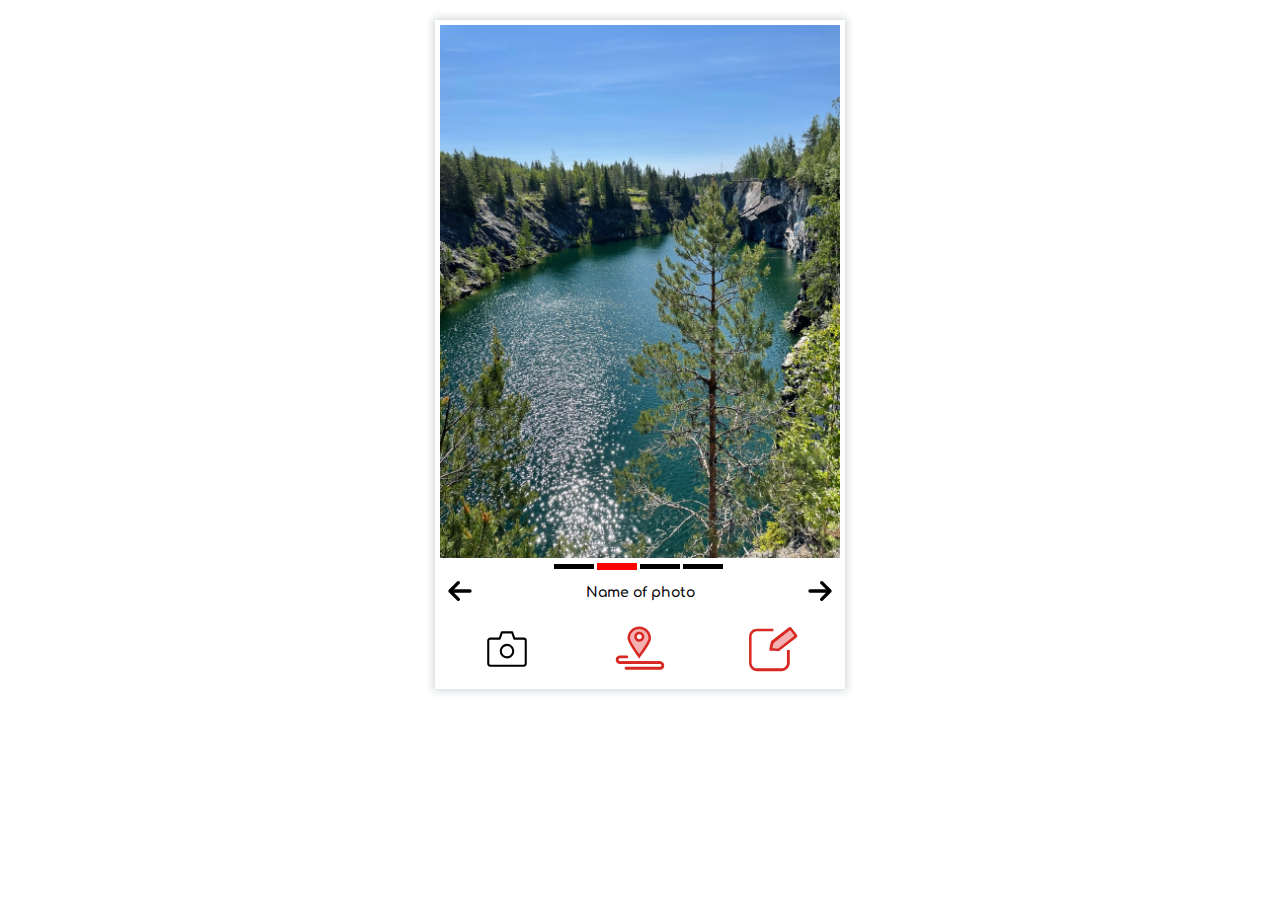
==== card/index.html @ 32e3b7b2 "first" ====
<!DOCTYPE html>
<html lang="en">
<head>
	<meta charset="UTF-8">
	<meta name="viewport" content="width=device-width, initial-scale=1.0">
	<title>Document</title>
	<link rel="stylesheet" href="./style.css">
</head>
<body>
	<div id="card">
		<div id="image-holder">
			<img id="image" src="./img/photo2.jpg"></img>
		</div>
		<div class="count-shower">
			<div class="block"></div>
			<div class="block active-block"></div>
			<div class="block"></div>
			<div class="block"></div>
		</div>
		<div id="navigation">
			<div class="prev"><img class="arrow prew-arrow"src="./icons/arrow-left.svg" alt="prew"></div>
			<h1 class="name-photo">Name of photo</h1>
			<div class="next"><img class="arrow next-arrow" src="./icons/arrow-right.svg" alt="next"></div>
		</div>
		<div id="menu">
			<div class="card-button home-btn"><img class="menu-button-icon" src="./icons/smoothie/camera-svgrepo-com.svg" alt="track"></div>
			<div class="card-button track-btn"><img class="menu-button-icon" src="./icons/track-svgrepo-com.svg" alt="track"></div>
			<div class="card-button description-btn"><img class="menu-button-icon" src="./icons/report-svgrepo-com.svg" alt="track"></div>
		</div>

	</div>
	<script src="./script.js"></script>
</body>
</html>
---- card/style.css ----
@import url('https://fonts.googleapis.com/css2?family=Comfortaa:wght@300..700&display=swap');

* {
	padding: 0;
	margin: 0;
	font-family: "Comfortaa", sans-serif;
  	font-size: 14px;
  	font-weight: 600;
}

#card {
	padding: 5px;
	width: 30%;
	min-width: 400px;
	/*background: blue;*/
	display: flex;
	flex-direction: column;
	box-shadow: 0px 0px 8px 2px rgba(34, 60, 80, 0.2);
	margin: 20px auto;
}

#image-holder {
	/*background: red;*/
	width: 100%;
}

#image-holder > img {
	width: 100%;
	object-fit: cover;
}

#navigation {
	display: flex;
	flex-direction: row;
	justify-content: space-between;
	align-items: center;
}

#navigation div:first-child {
	width: 10%;
}

#navigation div:last-child {
	width: 10%;
}

#navigation div .arrow {
	color: #fff;
	width: 100%;
}

h1 {
	/*background: orange;*/
	padding-top: 10px;
	padding-bottom: 10px;
}

#menu {
	width: 100%;
	display: flex;
	flex-direction: row;
	justify-content: space-around;
	/*background: #c4c4c4;*/
	padding-top: 10px;
	padding-bottom: 10px;
}

#menu .card-button {
	/*background: #ccc;*/
	width: 50px;
	height: 50px;
	border-radius: 25px;
}

.menu-button-icon {
	width: 100%;
}

.count-shower {
	display: flex;
	flex-direction: row;
	justify-content: center;
	align-items: center;
	width: 100%;
	height: 10px;
}

.block {
	width: 10%;
	height: 5px;
	margin-right: 3px; 
	background: black;
}

.active-block {
	background: red;
	height: 7px;
}
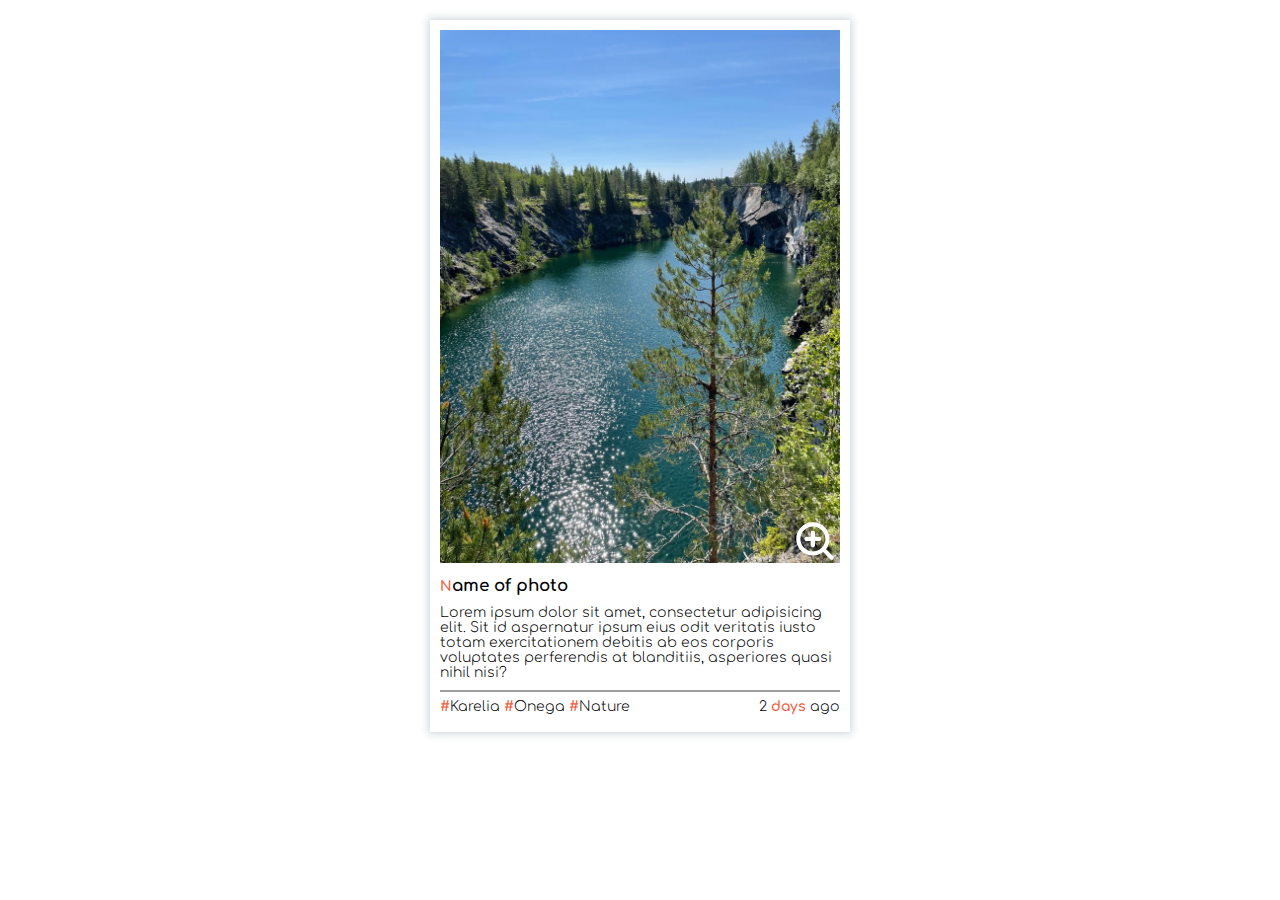
==== commit 0f8a1026: "2" ====
--- a/card/index.html
+++ b/card/index.html
@@ -8,27 +8,37 @@
 </head>
 <body>
 	<div id="card">
+		<div class="coordinator"></div>
 		<div id="image-holder">
 			<img id="image" src="./img/photo2.jpg"></img>
+			<div class="image-zoomer"><img class="arrow prew-arrow"src="./icons/wave-oval/zoom-in-svgrepo-com.svg" alt="zoom"></div>
 		</div>
-		<div class="count-shower">
-			<div class="block"></div>
-			<div class="block active-block"></div>
-			<div class="block"></div>
-			<div class="block"></div>
+		<div class="navigation">
+			<div class="prev"><img class="arrow prew-arrow"src="./icons/wave-oval/chevron-left-svgrepo-com.svg" alt="prew"></div>
+			<div class="position-viewer">
+				<div class="block"></div>
+				<div class="block active-block"></div>
+				<div class="block"></div>
+				<div class="block"></div>
+				<div class="block"></div>
+				<div class="block"></div>
+			</div>
+			<div class="next"><img class="arrow next-arrow" src="./icons/wave-oval/chevron-right-svgrepo-com.svg" alt="next"></div>
 		</div>
-		<div id="navigation">
-			<div class="prev"><img class="arrow prew-arrow"src="./icons/arrow-left.svg" alt="prew"></div>
-			<h1 class="name-photo">Name of photo</h1>
-			<div class="next"><img class="arrow next-arrow" src="./icons/arrow-right.svg" alt="next"></div>
+		<div id="text">
+			<h1 class="name-photo"><b>N</b>ame of photo</h1>
+			<p class="description-photo">Lorem ipsum dolor sit amet, consectetur adipisicing elit. Sit id aspernatur ipsum eius odit veritatis iusto totam exercitationem debitis ab eos corporis voluptates perferendis at blanditiis, asperiores quasi nihil nisi?</p>
 		</div>
-		<div id="menu">
-			<div class="card-button home-btn"><img class="menu-button-icon" src="./icons/smoothie/camera-svgrepo-com.svg" alt="track"></div>
-			<div class="card-button track-btn"><img class="menu-button-icon" src="./icons/track-svgrepo-com.svg" alt="track"></div>
-			<div class="card-button description-btn"><img class="menu-button-icon" src="./icons/report-svgrepo-com.svg" alt="track"></div>
+		<div class="card-footer">
+			<div class="tag-box">
+			<span><b>#</b>Karelia</span>
+			<span><b>#</b>Onega</span>
+			<span><b>#</b>Nature</span>
 		</div>
-
+		<div class="time-box">2 <b>days</b> ago</div>
+		</div>
 	</div>
+	
 	<script src="./script.js"></script>
 </body>
 </html>--- a/card/style.css
+++ b/card/style.css
@@ -5,11 +5,16 @@
 	margin: 0;
 	font-family: "Comfortaa", sans-serif;
   	font-size: 14px;
-  	font-weight: 600;
+  	font-weight: 300;
+}
+
+b {
+	color: #f05d43;
+	font-weight: 600;
 }
 
 #card {
-	padding: 5px;
+	padding: 10px;
 	width: 30%;
 	min-width: 400px;
 	/*background: blue;*/
@@ -22,58 +27,106 @@
 #image-holder {
 	/*background: red;*/
 	width: 100%;
+	overflow: hidden;
+	position: relative;
 }
 
 #image-holder > img {
 	width: 100%;
 	object-fit: cover;
+	transition: all 600ms ease;
 }
 
-#navigation {
+#image-holder > img:hover {
+	transform: scale(1.01);
+}
+
+#image-holder .image-zoomer {
+	width: 50px;
+	height:50px;
+	position: absolute;
+	bottom: 0;
+	right: 0;
+	transition: all 600ms ease;
+}
+
+#image-holder .image-zoomer:hover {
+	transform: scale(1.2);
+}
+
+#image-holder .image-zoomer img {
+	width: 50px;
+	height: 50px;
+}
+
+.navigation {
+	height: 50px;
+	overflow: hidden;
 	display: flex;
 	flex-direction: row;
 	justify-content: space-between;
 	align-items: center;
+	transition: all 600ms ease;
 }
 
-#navigation div:first-child {
+.navigation .prev, .next {
 	width: 10%;
+	border-radius: 50%;
+	transition: all 600ms ease;
 }
 
-#navigation div:last-child {
-	width: 10%;
+.navigation .prev:hover, .next:hover {
+	transform: scale(1.2);
 }
 
-#navigation div .arrow {
+.navigation div .arrow {
 	color: #fff;
 	width: 100%;
 }
 
-h1 {
-	/*background: orange;*/
+.navigation .position-viewer {
+	display: flex;
+	justify-content: center;
+	width: 75%;
+	overflow-x: hidden;
+}
+
+.navigation .block {
+	width: 10%;
+	height: 5px;
+	margin-right: 3px; 
+	background: #c4c4c4;
+	transition: all 100ms ease;
+}
+
+.navigation .block:hover {
+	height: 7px;
+	border-radius: 0 0 4px 4px;
+}
+
+.navigation .active-block {
+	background: #f05d43;
+	height: 7px;
+	border-radius: 0 0 4px 4px;
+	transition: all 100ms ease;
+}
+
+.navigation .active-block:hover {
+	background: #f08e7d;
+	height: 7px;
+	border-radius: 0 0 4px 4px;
+}
+
+#text .name-photo {
+	font-family: "Comfortaa", sans-serif;
+  	font-size: 1.2em;
+	font-weight: 700;
 	padding-top: 10px;
 	padding-bottom: 10px;
 }
 
-#menu {
-	width: 100%;
-	display: flex;
-	flex-direction: row;
-	justify-content: space-around;
-	/*background: #c4c4c4;*/
-	padding-top: 10px;
-	padding-bottom: 10px;
-}
+#text .description-photo {
 
-#menu .card-button {
-	/*background: #ccc;*/
-	width: 50px;
-	height: 50px;
-	border-radius: 25px;
-}
-
-.menu-button-icon {
-	width: 100%;
 }
 
 .count-shower {
@@ -85,15 +138,24 @@
 	height: 10px;
 }
 
-.block {
-	width: 10%;
-	height: 5px;
-	margin-right: 3px; 
-	background: black;
+#card .card-footer {
+	display: flex;
+	justify-content: space-between;
+	margin-top: 10px;
+	line-height: 30px;
+	border-top: solid 2px #9c9c9c;
 }
 
-.active-block {
-	background: red;
-	height: 7px;
+#card .card-footer .tag-box {
+	width: 60%;
 }
 
+#card .card-footer .time-box {
+	width: 30%;
+	text-align: right;
+}
+
+
+
+
+
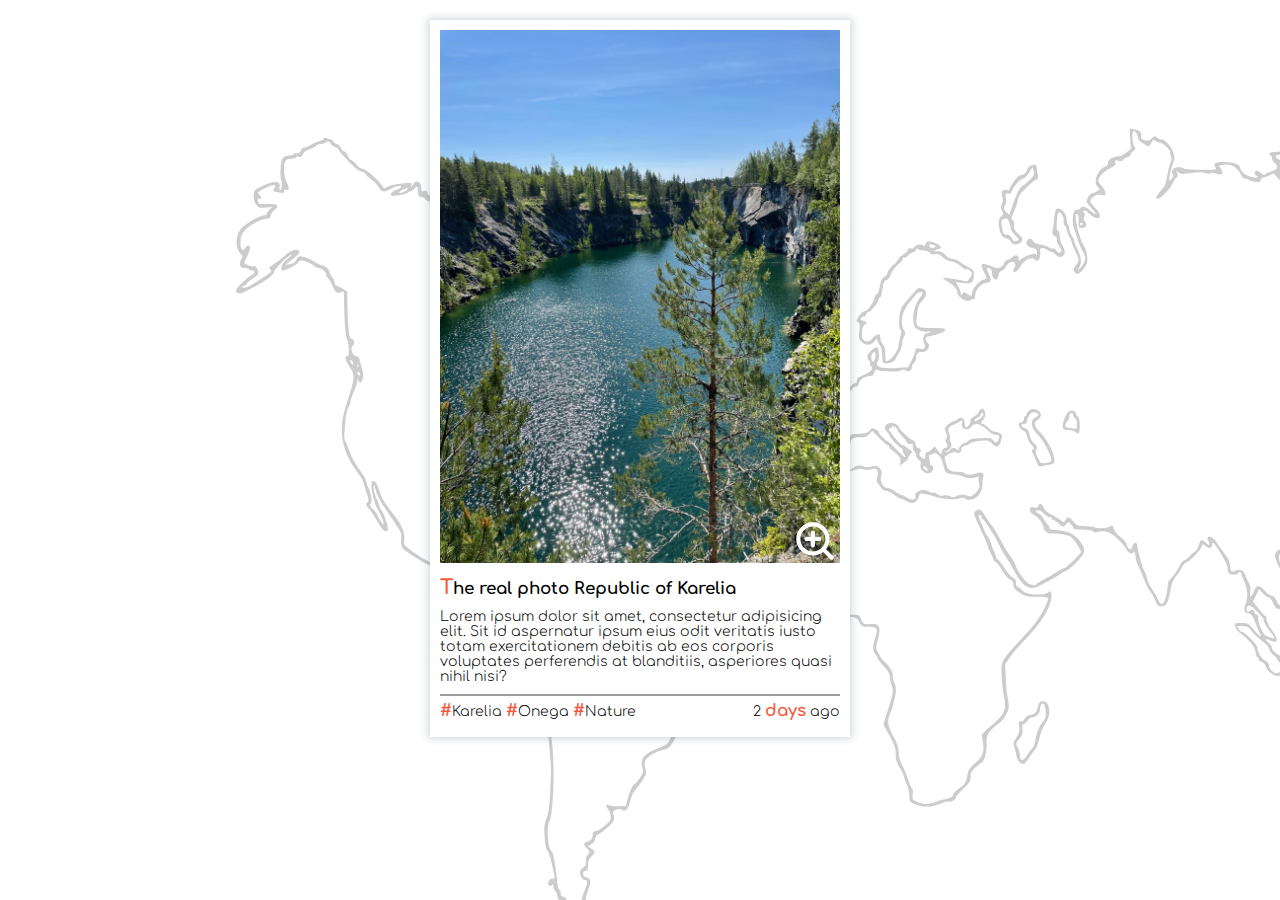
==== commit 605ce145: "2" ====
--- a/card/index.html
+++ b/card/index.html
@@ -26,7 +26,7 @@
 			<div class="next"><img class="arrow next-arrow" src="./icons/wave-oval/chevron-right-svgrepo-com.svg" alt="next"></div>
 		</div>
 		<div id="text">
-			<h1 class="name-photo"><b>N</b>ame of photo</h1>
+			<h1 class="name-photo"><b>T</b>he real photo Republic of Karelia</h1>
 			<p class="description-photo">Lorem ipsum dolor sit amet, consectetur adipisicing elit. Sit id aspernatur ipsum eius odit veritatis iusto totam exercitationem debitis ab eos corporis voluptates perferendis at blanditiis, asperiores quasi nihil nisi?</p>
 		</div>
 		<div class="card-footer">
@@ -38,7 +38,7 @@
 		<div class="time-box">2 <b>days</b> ago</div>
 		</div>
 	</div>
-	
+
 	<script src="./script.js"></script>
 </body>
 </html>--- a/card/style.css
+++ b/card/style.css
@@ -8,16 +8,26 @@
   	font-weight: 300;
 }
 
+body {
+	background-image: url('./img/map.svg');
+	background-attachment: fixed;
+}
+
+body::-webkit-scrollbar {
+  width: 0;
+}
+
 b {
 	color: #f05d43;
-	font-weight: 600;
+	font-size: 1.2em;
+	font-weight: 700;
 }
 
 #card {
 	padding: 10px;
 	width: 30%;
 	min-width: 400px;
-	/*background: blue;*/
+	background: #fff;
 	display: flex;
 	flex-direction: column;
 	box-shadow: 0px 0px 8px 2px rgba(34, 60, 80, 0.2);
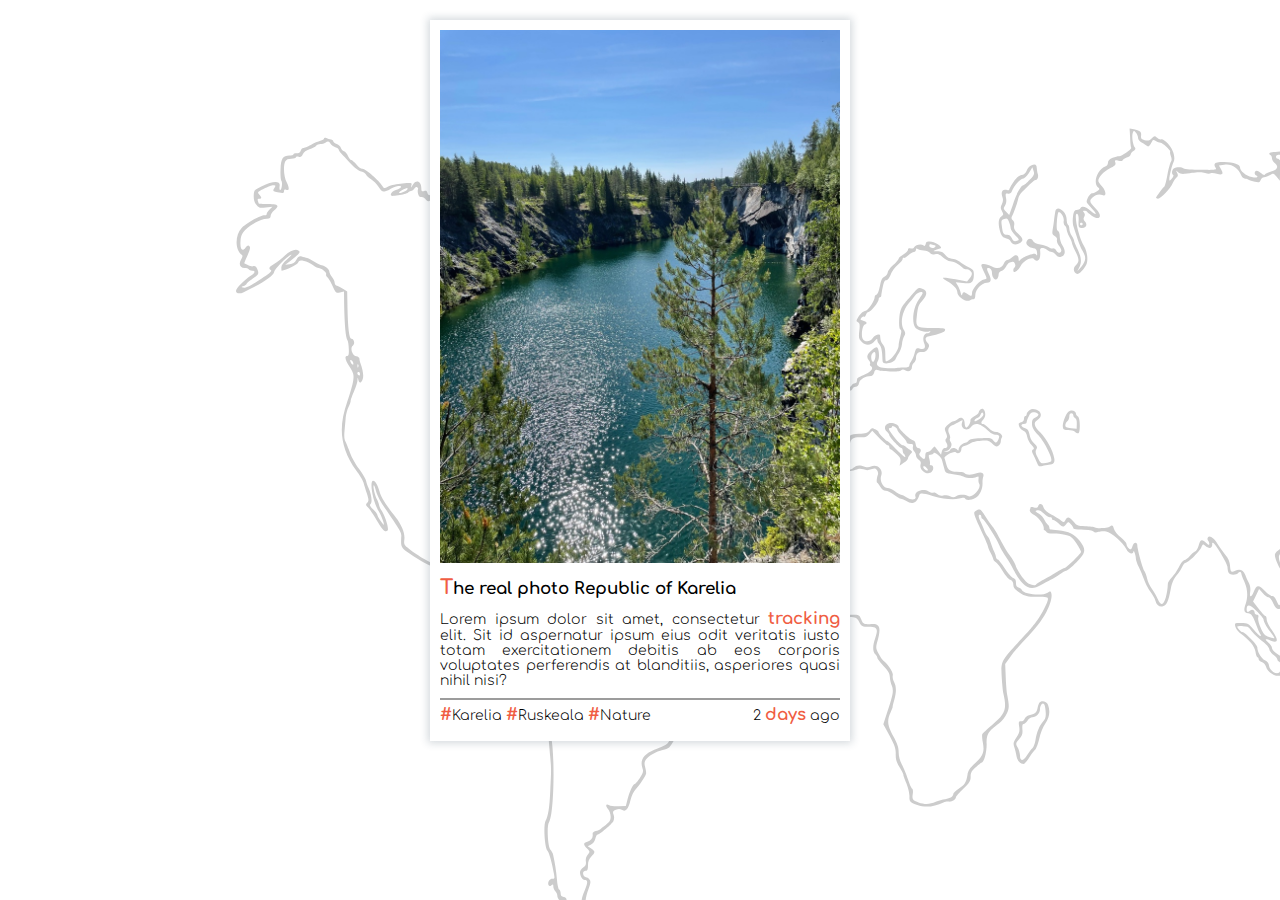
==== commit 252efaf6: "1" ====
--- a/card/index.html
+++ b/card/index.html
@@ -11,9 +11,8 @@
 		<div class="coordinator"></div>
 		<div id="image-holder">
 			<img id="image" src="./img/photo2.jpg"></img>
-			<div class="image-zoomer"><img class="arrow prew-arrow"src="./icons/wave-oval/zoom-in-svgrepo-com.svg" alt="zoom"></div>
-		</div>
-		<div class="navigation">
+			<!-- <div class="image-zoomer"><img class="arrow prew-arrow"src="./icons/wave-oval/zoom-in-svgrepo-com.svg" alt="zoom"></div> -->
+			<div class="navigation">
 			<div class="prev"><img class="arrow prew-arrow"src="./icons/wave-oval/chevron-left-svgrepo-com.svg" alt="prew"></div>
 			<div class="position-viewer">
 				<div class="block"></div>
@@ -25,14 +24,16 @@
 			</div>
 			<div class="next"><img class="arrow next-arrow" src="./icons/wave-oval/chevron-right-svgrepo-com.svg" alt="next"></div>
 		</div>
+		</div>
+		
 		<div id="text">
 			<h1 class="name-photo"><b>T</b>he real photo Republic of Karelia</h1>
-			<p class="description-photo">Lorem ipsum dolor sit amet, consectetur adipisicing elit. Sit id aspernatur ipsum eius odit veritatis iusto totam exercitationem debitis ab eos corporis voluptates perferendis at blanditiis, asperiores quasi nihil nisi?</p>
+			<p class="description-photo">Lorem ipsum dolor sit amet, consectetur <b>tracking</b> elit. Sit id aspernatur ipsum eius odit veritatis iusto totam exercitationem debitis ab eos corporis voluptates perferendis at blanditiis, asperiores quasi nihil nisi?</p>
 		</div>
 		<div class="card-footer">
 			<div class="tag-box">
 			<span><b>#</b>Karelia</span>
-			<span><b>#</b>Onega</span>
+			<span><b>#</b>Ruskeala</span>
 			<span><b>#</b>Nature</span>
 		</div>
 		<div class="time-box">2 <b>days</b> ago</div>
--- a/card/style.css
+++ b/card/style.css
@@ -47,22 +47,22 @@
 	transition: all 600ms ease;
 }
 
-#image-holder > img:hover {
+/*#image-holder > img:hover {
 	transform: scale(1.01);
-}
+}*/
 
-#image-holder .image-zoomer {
+/*#image-holder .image-zoomer {
 	width: 50px;
 	height:50px;
 	position: absolute;
 	bottom: 0;
 	right: 0;
 	transition: all 600ms ease;
-}
+}*/
 
-#image-holder .image-zoomer:hover {
+/*#image-holder .image-zoomer:hover {
 	transform: scale(1.2);
-}
+}*/
 
 #image-holder .image-zoomer img {
 	width: 50px;
@@ -70,6 +70,9 @@
 }
 
 .navigation {
+	position: absolute;
+	left: 0;
+	bottom: 0;
 	height: 50px;
 	overflow: hidden;
 	display: flex;
@@ -97,6 +100,7 @@
 .navigation .position-viewer {
 	display: flex;
 	justify-content: center;
+	margin-top: 20px;
 	width: 75%;
 	overflow-x: hidden;
 }
@@ -105,7 +109,7 @@
 	width: 10%;
 	height: 5px;
 	margin-right: 3px; 
-	background: #c4c4c4;
+	background: #fff;
 	transition: all 100ms ease;
 }
 
@@ -113,6 +117,8 @@
 	height: 7px;
 	border-radius: 0 0 4px 4px;
 }
+
+
 
 .navigation .active-block {
 	background: #f05d43;
@@ -136,7 +142,7 @@
 }
 
 #text .description-photo {
-
+	text-align: justify;
 }
 
 .count-shower {
